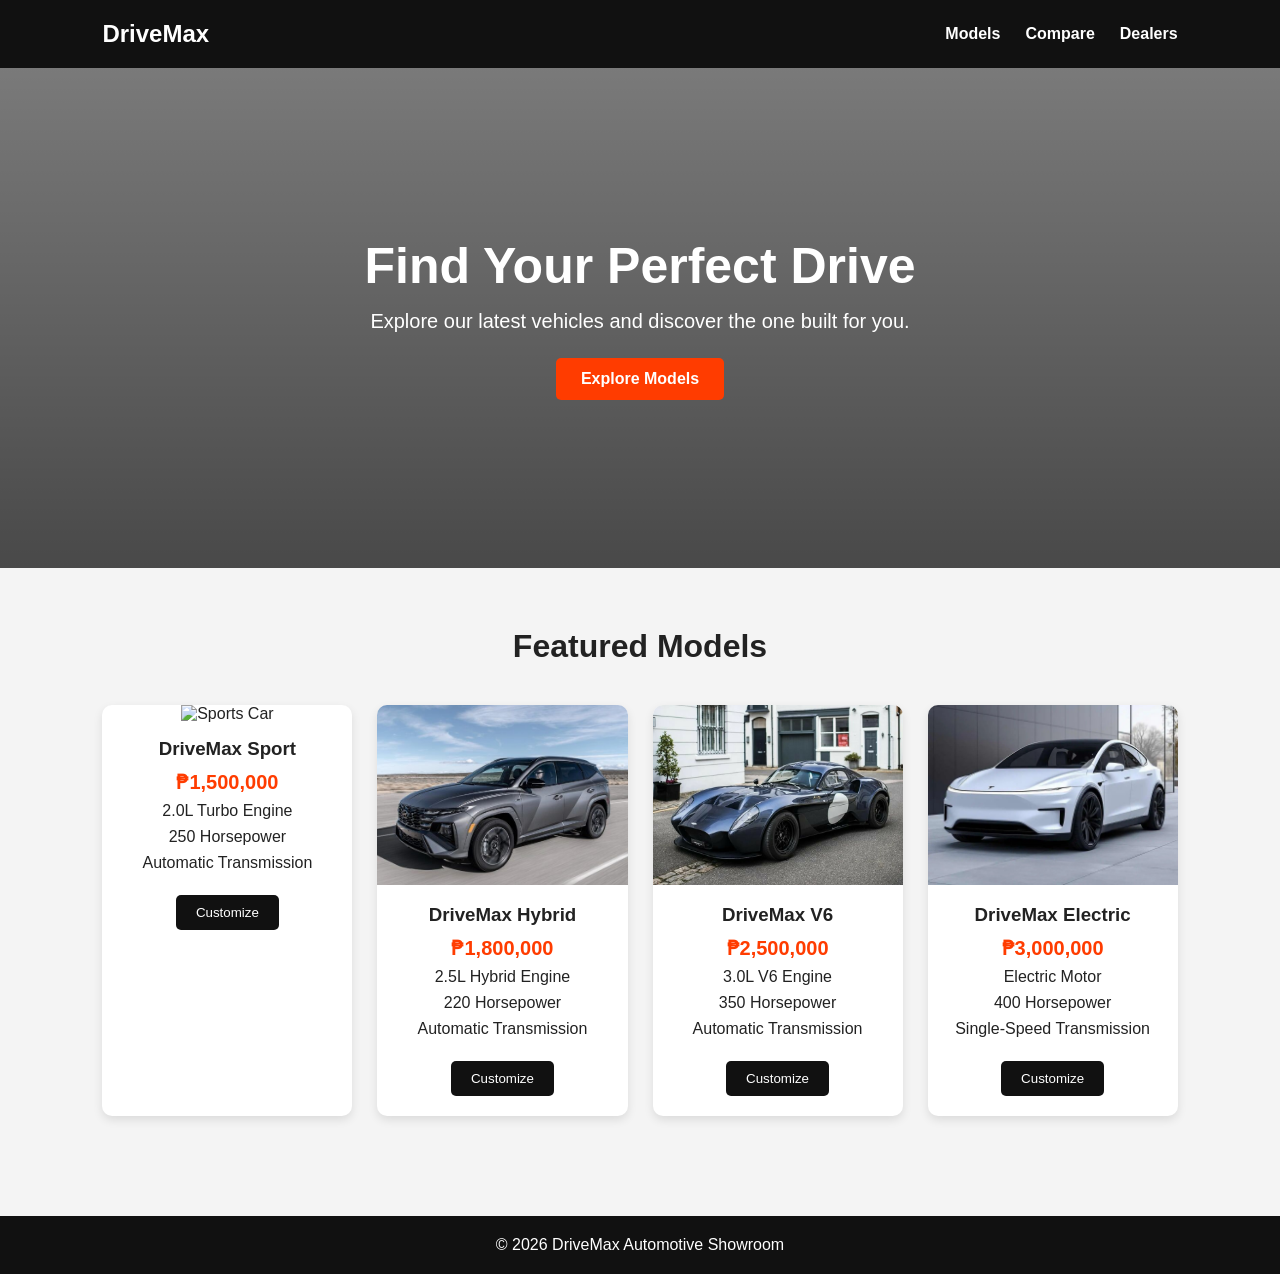
==== index.html @ 710ac598 "Initial commit - Automotive Showroom" ====
<!DOCTYPE html>
<html lang="en">
<head>
    <meta charset="UTF-8">
    <meta name="viewport" content="width=device-width, initial-scale=1.0">
    <title>DriveMax Automotive</title>
    <link rel="stylesheet" href="style.css">
</head>
<body>

    <header>
        <div class="logo">DriveMax</div>

        <nav>
            <a href="index.html">Models</a>
            <a href="compare.html">Compare</a>
            <a href="dealers.html">Dealers</a>
        </nav>
    </header>

    <section class="hero">
        <h1>Find Your Perfect Drive</h1>
        <p>Explore our latest vehicles and discover the one built for you.</p>
        <a href="#models" class="btn">Explore Models</a>
    </section>

    <section class="models" id="models">

        <h2>Featured Models</h2>

        <div class="car-container">

            <div class="car-card">
               <img src="images/sport-car.jpg" alt="Sports Car">

                <h3>DriveMax Sport</h3>
                <p class="price">₱1,500,000</p>

                <p>2.0L Turbo Engine</p>
                <p>250 Horsepower</p>
                <p>Automatic Transmission</p>

                <button>Customize</button>
            </div>

            <div class="car-card">
                <img src="images/hybrid-car.jpg" alt="Hybrid Car">
                <h3>DriveMax Hybrid</h3>
                <p class="price">₱1,800,000</p>

                <p>2.5L Hybrid Engine</p>
                <p>220 Horsepower</p>
                <p>Automatic Transmission</p>

                <button>Customize</button>
            </div>

            <div class="car-card">
                <img src="images/v6-car.jpg" alt="Luxury Car">

                <h3>DriveMax V6</h3>
                <p class="price">₱2,500,000</p>

                <p>3.0L V6 Engine</p>
                <p>350 Horsepower</p>
                <p>Automatic Transmission</p>

                <button>Customize</button>
            </div>

            <div class="car-card">
                <img src="images/electric-car.jpg" alt="Electric Car">
                <h3>DriveMax Electric</h3>
                <p class="price">₱3,000,000</p>

                <p>Electric Motor</p>
                <p>400 Horsepower</p>
                <p>Single-Speed Transmission</p>

                <button>Customize</button>
            </div>

        </div>

    </section>

    <footer>
        <p>© 2026 DriveMax Automotive Showroom</p>
    </footer>

</body>
</html>
---- style.css ----
* {
    margin: 0;
    padding: 0;
    box-sizing: border-box;
    font-family: Arial, sans-serif;
}

body {
    background-color: #f4f4f4;
    color: #222;
}

header {
    background-color: #111;
    color: white;
    padding: 20px 8%;
    display: flex;
    justify-content: space-between;
    align-items: center;
    position: sticky;
    top: 0;
    z-index: 100;
}

.logo {
    font-size: 24px;
    font-weight: bold;
}

nav {
    display: flex;
    gap: 25px;
}

nav a {
    color: white;
    text-decoration: none;
    font-weight: bold;
}

nav a:hover {
    color: #ff3c00;
}

.hero {
    min-height: 500px;
    background: linear-gradient(rgba(0, 0, 0, 0.5),
    rgba(0, 0, 0, 0.7)),
    url("https://images.unsplash.com/photo-1503376780353-7e6692767b70?auto=format&fit=crop&w=1600&q=80");

    background-size: cover;
    background-position: center;

    color: white;

    display: flex;
    flex-direction: column;
    justify-content: center;
    align-items: center;

    text-align: center;

    padding: 30px;
}

.hero h1 {
    font-size: 50px;
    margin-bottom: 15px;
}

.hero p {
    font-size: 20px;
    margin-bottom: 25px;
}

.btn {
    background-color: #ff3c00;
    color: white;
    padding: 12px 25px;
    text-decoration: none;
    border-radius: 5px;
    font-weight: bold;
}

.btn:hover {
    background-color: #cc3000;
}

.models {
    padding: 60px 8%;
}

.models h2 {
    text-align: center;
    margin-bottom: 40px;
    font-size: 32px;
}

.car-container {
    display: grid;
    grid-template-columns: repeat(4, 1fr);
    gap: 25px;
}

.car-card {
    background-color: white;
    border-radius: 10px;
    overflow: hidden;
    text-align: center;
    padding-bottom: 20px;
    box-shadow: 0 4px 10px rgba(0, 0, 0, 0.1);
}

.car-card img {
    width: 100%;
    height: 180px;
    object-fit: cover;
}

.car-card h3 {
    margin: 15px 0 10px;
}

.car-card p {
    margin: 8px;
}

.price {
    color: #ff3c00;
    font-size: 20px;
    font-weight: bold;
}

.car-card button {
    margin-top: 15px;
    padding: 10px 20px;
    border: none;
    background-color: #111;
    color: white;
    cursor: pointer;
    border-radius: 5px;
}

.car-card button:hover {
    background-color: #ff3c00;
}

/* COMPARISON PAGE */

.comparison-section {
    padding: 60px 8%;
    text-align: center;
}

.comparison-section h1 {
    margin-bottom: 10px;
}

.comparison-section p {
    margin-bottom: 30px;
}

.table-wrapper {
    width: 100%;
    overflow-x: auto;
}

table {
    width: 100%;
    min-width: 800px;
    border-collapse: collapse;
    background-color: white;
}

th,
td {
    padding: 15px;
    border: 1px solid #ddd;
    text-align: center;
    white-space: nowrap;
}

th {
    background-color: #111;
    color: white;
}

.sticky-column {
    position: sticky;
    left: 0;
    background-color: white;
    z-index: 2;
    font-weight: bold;
}

thead .sticky-column {
    background-color: #111;
    color: white;
    z-index: 3;
}

.dealer-section {
    padding: 60px 8%;
    text-align: center;
}

.dealer-section h1 {
    margin-bottom: 10px;
}

.dealer-section > p {
    margin-bottom: 30px;
}

.dealer-container {
    display: grid;
    grid-template-columns: repeat(3, 1fr);
    gap: 25px;
}

.dealer-card {
    background-color: white;
    padding: 30px;
    border-radius: 10px;
    text-align: left;
    box-shadow: 0 4px 10px rgba(0, 0, 0, 0.1);
}

.dealer-card h2 {
    margin-bottom: 15px;
    color: #ff3c00;
}

.dealer-card p {
    margin: 10px 0;
}


footer {
    background-color: #111;
    color: white;
    text-align: center;
    padding: 20px;
    margin-top: 40px;
}

/* TABLET */

@media (max-width: 1023px) {

    .car-container {
        grid-template-columns: repeat(2, 1fr);
    }

    .dealer-container {
        grid-template-columns: 1fr;
    }

}


@media (max-width: 600px) {

    header {
        flex-direction: column;
        gap: 15px;
    }

    nav {
        gap: 15px;
    }

    .hero h1 {
        font-size: 35px;
    }

    .car-container {
        grid-template-columns: 1fr;
    }

    .comparison-section {
        padding: 40px 15px;
    }

    .comparison-section h1 {
        font-size: 28px;
    }

}


@media (min-width: 1024px) {

    .table-wrapper {
        overflow-x: visible;
    }

    table {
        min-width: 100%;
    }

}
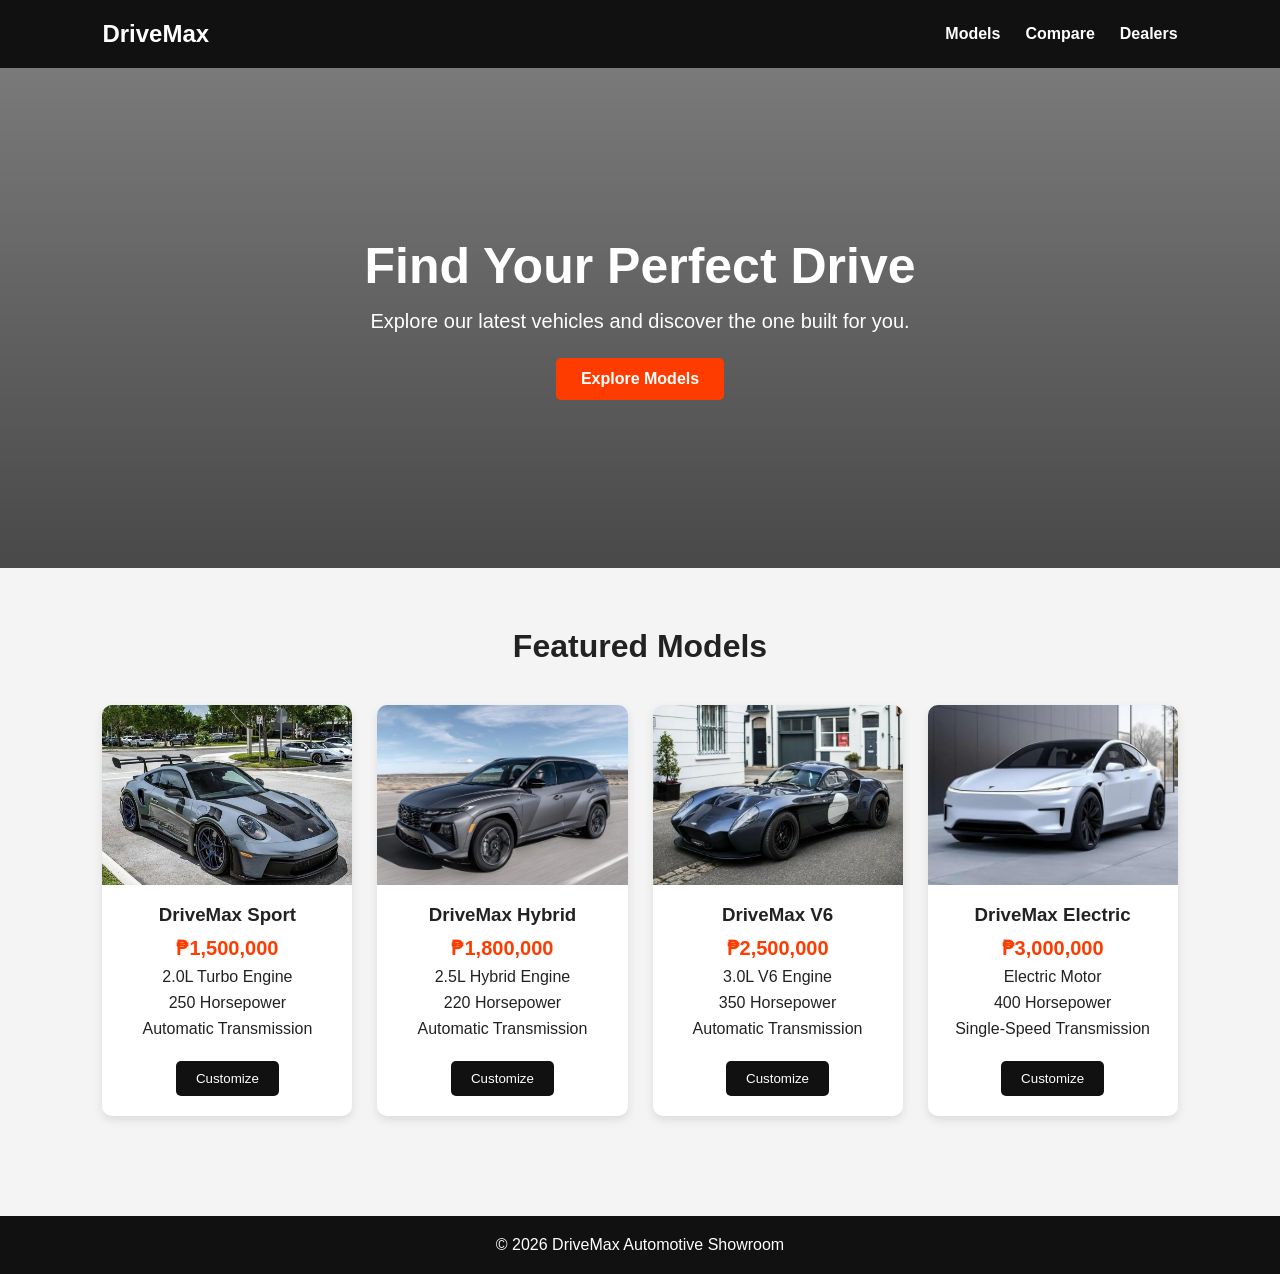
==== commit 2db2b983: "Initial commit - Automotive Showroom" ====
--- a/index.html
+++ b/index.html
@@ -31,7 +31,7 @@
         <div class="car-container">
 
             <div class="car-card">
-               <img src="images/sport-car.jpg" alt="Sports Car">
+               <img src="images/sports-car.jpg" alt="Sports Car">
 
                 <h3>DriveMax Sport</h3>
                 <p class="price">₱1,500,000</p>
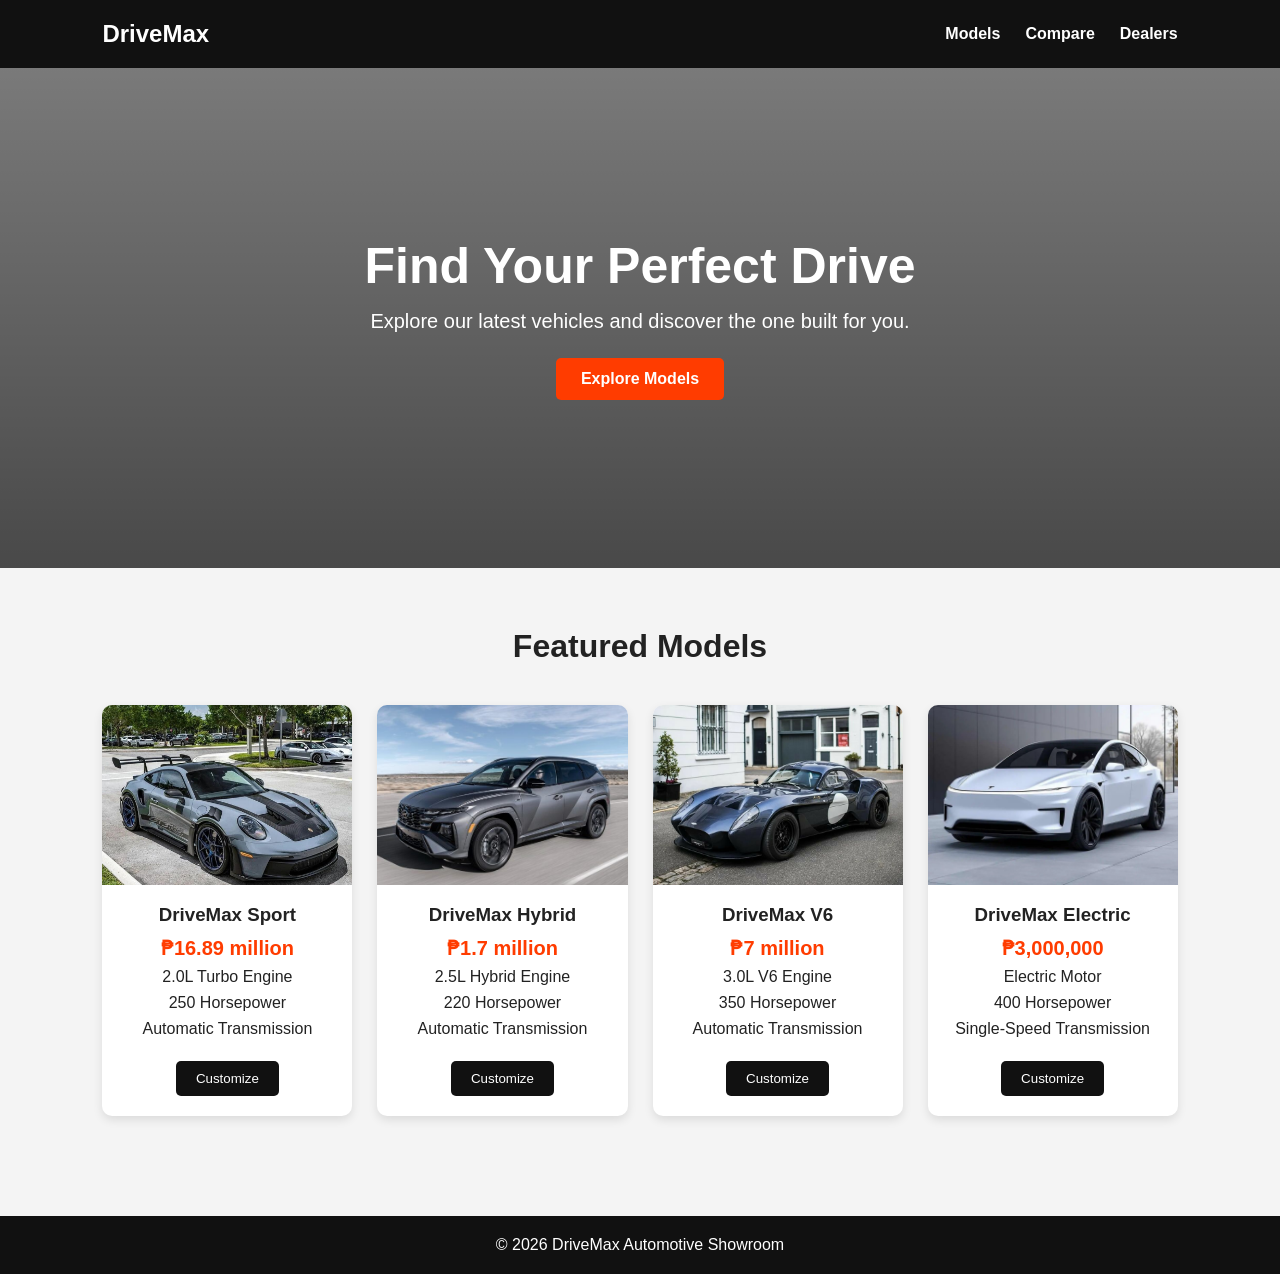
==== commit 5bf3b361: "Initial commit - Automotive Showroom" ====
--- a/index.html
+++ b/index.html
@@ -34,7 +34,7 @@
                <img src="images/sports-car.jpg" alt="Sports Car">
 
                 <h3>DriveMax Sport</h3>
-                <p class="price">₱1,500,000</p>
+                <p class="price">₱16.89 million</p>
 
                 <p>2.0L Turbo Engine</p>
                 <p>250 Horsepower</p>
@@ -46,7 +46,7 @@
             <div class="car-card">
                 <img src="images/hybrid-car.jpg" alt="Hybrid Car">
                 <h3>DriveMax Hybrid</h3>
-                <p class="price">₱1,800,000</p>
+                <p class="price">₱1.7 million</p>
 
                 <p>2.5L Hybrid Engine</p>
                 <p>220 Horsepower</p>
@@ -59,7 +59,7 @@
                 <img src="images/v6-car.jpg" alt="Luxury Car">
 
                 <h3>DriveMax V6</h3>
-                <p class="price">₱2,500,000</p>
+                <p class="price">₱7 million</p>
 
                 <p>3.0L V6 Engine</p>
                 <p>350 Horsepower</p>
